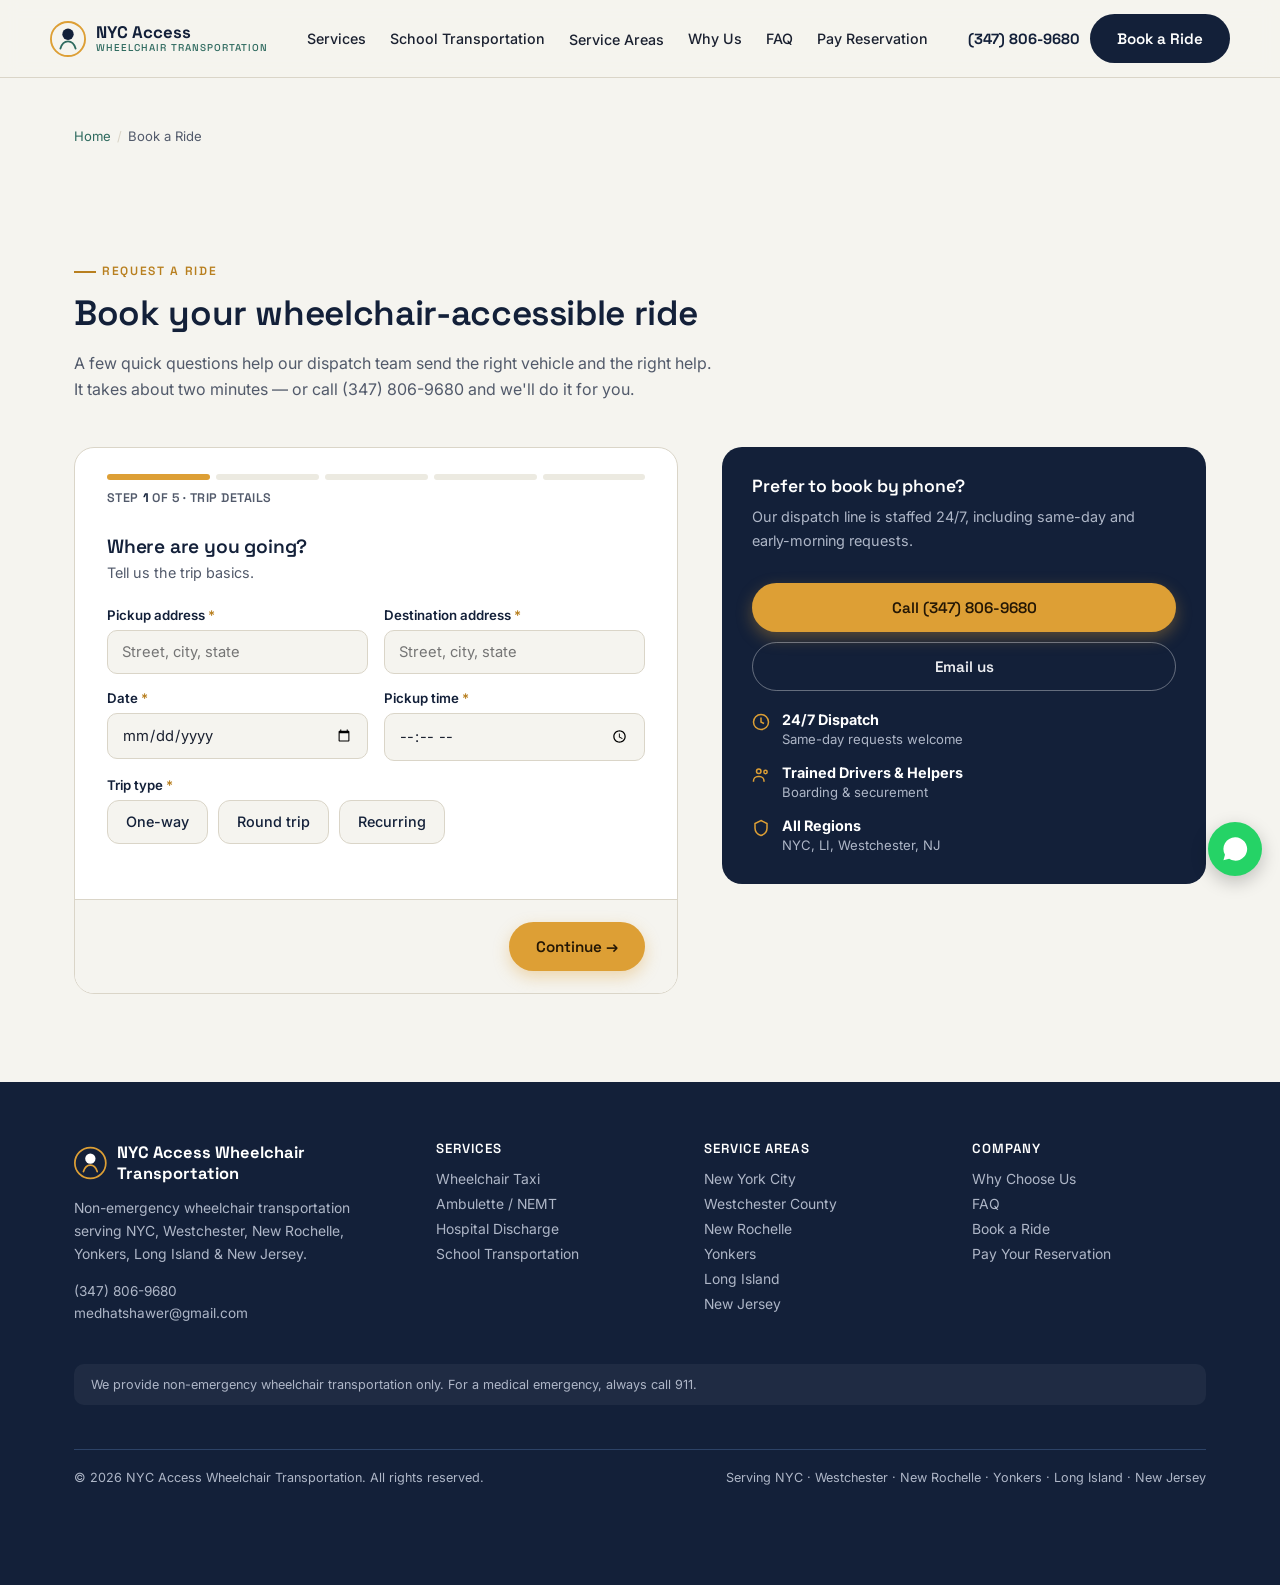
==== booking.html @ 9857f421 "Add files via upload" ====
<!DOCTYPE html>
<html lang="en">
<head>
<meta charset="UTF-8">
<meta name="viewport" content="width=device-width, initial-scale=1.0">
<title>Book a Ride | NYC Access Wheelchair Transportation</title>
<meta name="description" content="Book wheelchair-accessible transportation online in minutes. Smart booking for medical trips, dialysis, hospital discharge & more. Serving NYC, Long Island, Westchester & NJ. 24/7: (347) 806-9680.">
<link rel="canonical" href="https://www.nycaccesswheelchairtransportation.com/booking.html">
<meta property="og:type" content="website">
<meta property="og:site_name" content="NYC Access Wheelchair Transportation">
<meta property="og:title" content="Book a Ride | NYC Access Wheelchair Transportation">
<meta property="og:description" content="Book wheelchair-accessible transportation online in minutes. Smart booking for medical trips, dialysis, hospital discharge & more. Serving NYC, Long Island, Westchester & NJ. 24/7: (347) 806-9680.">
<meta property="og:url" content="https://www.nycaccesswheelchairtransportation.com/booking.html">
<meta name="twitter:card" content="summary_large_image">
<meta name="robots" content="index, follow">
<meta name="geo.region" content="US-NY">
<link rel="stylesheet" href="styles.css">
<link rel="preconnect" href="https://fonts.googleapis.com">
<link rel="preconnect" href="https://fonts.gstatic.com" crossorigin>
<link href="https://fonts.googleapis.com/css2?family=Space+Grotesk:wght@500;600;700&family=Inter:wght@400;500;600;700&display=swap" rel="stylesheet">
<script type="application/ld+json">
{
  "@context": "https://schema.org",
  "@type": "LocalBusiness",
  "name": "NYC Access Wheelchair Transportation",
  "description": "Wheelchair-accessible, non-emergency transportation serving New York City, Westchester County, New Rochelle, Yonkers, Long Island, and New Jersey.",
  "telephone": "+1-347-806-9680",
  "email": "medhatshawer@gmail.com",
  "url": "https://www.nycaccesswheelchairtransportation.com/",
  "priceRange": "$$",
  "openingHours": "Mo-Su 00:00-23:59",
  "areaServed": [
    {
      "@type": "City",
      "name": "New York City"
    },
    {
      "@type": "AdministrativeArea",
      "name": "Westchester County"
    },
    {
      "@type": "City",
      "name": "New Rochelle"
    },
    {
      "@type": "City",
      "name": "Yonkers"
    },
    {
      "@type": "AdministrativeArea",
      "name": "Long Island"
    },
    {
      "@type": "State",
      "name": "New Jersey"
    }
  ]
}
</script>
</head>
<body>
<header>
  <div class="wrap nav">
    <a href="index.html" class="brand">
      <svg width="36" height="36" viewBox="0 0 38 38" fill="none" xmlns="http://www.w3.org/2000/svg">
        <circle cx="19" cy="19" r="18" stroke="#DD9F35" stroke-width="2"/>
        <path d="M19 8a6 6 0 100 12 6 6 0 000-12z" fill="#132039"/>
        <path d="M11 29c1.5-5 4.2-7.5 8-7.5s6.5 2.5 8 7.5" stroke="#2E6A5E" stroke-width="2" stroke-linecap="round"/>
      </svg>
      <span class="brand-text">NYC Access<span>Wheelchair Transportation</span></span>
    </a>
    <nav class="nav-links">
      <a href="index.html#services">Services</a>
      <a href="index.html#school">School Transportation</a>
      <div class="has-menu">
        <a href="index.html#areas">Service Areas</a>
        <div class="dropdown">
          <a href="nyc.html">New York City</a>
<a href="westchester.html">Westchester County</a>
<a href="new-rochelle.html">New Rochelle</a>
<a href="yonkers.html">Yonkers</a>
<a href="long-island.html">Long Island</a>
<a href="new-jersey.html">New Jersey</a>

        </div>
      </div>
      <a href="index.html#why">Why Us</a>
      <a href="index.html#faq">FAQ</a>
      <a href="payment.html">Pay Reservation</a>
    </nav>
    <div class="nav-cta">
      <a class="nav-phone" href="tel:+13478069680">(347) 806-9680</a>
      <a class="btn btn-dark" href="booking.html">Book a Ride</a>
    </div>
  </div>
</header>
<main id="top">

<section style="padding-top:32px;">
  <div class="wrap">
    <p class="breadcrumb"><a href="index.html">Home</a><span class="sep">/</span>Book a Ride</p>
  </div>
</section>

<section style="padding-top:8px;">
  <div class="wrap">
    <div class="section-head">
      <p class="eyebrow">Request a Ride</p>
      <h2>Book your wheelchair-accessible ride</h2>
      <p>A few quick questions help our dispatch team send the right vehicle and the right help. It takes about two minutes &mdash; or call (347) 806-9680 and we'll do it for you.</p>
    </div>

    <div class="booking-shell">
      <form class="wizard" id="wizard" action="https://formsubmit.co/medhatshawer@gmail.com" method="POST" novalidate>
        <input type="hidden" name="_subject" value="New Ride Request &mdash; NYC Access Wheelchair Transportation">
        <input type="hidden" name="_template" value="table">
        <input type="hidden" name="_captcha" value="true">
        <input type="hidden" name="_next" value="thank-you.html">
        <input type="text" name="_honey" style="display:none" tabindex="-1" autocomplete="off">
        <!-- hidden field populated by JS with auto-computed dispatch flags -->
        <input type="hidden" name="Dispatch Flags" id="dispatchFlagsField">

        <div class="wizard-head">
          <div class="wizard-progress" aria-hidden="true">
            <div class="bar" data-bar="0"><span class="fill"></span></div>
            <div class="bar" data-bar="1"><span class="fill"></span></div>
            <div class="bar" data-bar="2"><span class="fill"></span></div>
            <div class="bar" data-bar="3"><span class="fill"></span></div>
            <div class="bar" data-bar="4"><span class="fill"></span></div>
          </div>
          <p class="wizard-step-label">Step <b id="stepNum">1</b> of 5 &middot; <span id="stepName">Trip details</span></p>
        </div>

        <div class="wizard-body">
          <div class="wizard-error" id="wizardError" role="alert">Please fill in the required fields before continuing.</div>

          <!-- STEP 1: TRIP -->
          <div class="step-panel active" data-step="0">
            <h3>Where are you going?</h3>
            <p class="step-sub">Tell us the trip basics.</p>
            <div class="form-row">
              <div class="field">
                <label for="pickup">Pickup address <span class="req">*</span></label>
                <input type="text" id="pickup" name="Pickup Address" required placeholder="Street, city, state">
              </div>
              <div class="field">
                <label for="dropoff">Destination address <span class="req">*</span></label>
                <input type="text" id="dropoff" name="Destination Address" required placeholder="Street, city, state">
              </div>
            </div>
            <div class="form-row">
              <div class="field">
                <label for="date">Date <span class="req">*</span></label>
                <input type="date" id="date" name="Date" required>
              </div>
              <div class="field">
                <label for="time">Pickup time <span class="req">*</span></label>
                <input type="time" id="time" name="Time" required>
              </div>
            </div>
            <div class="field">
              <label>Trip type <span class="req">*</span></label>
              <div class="choice-group" role="radiogroup" aria-label="Trip type">
                <div class="choice"><input type="radio" id="tt-one" name="Trip Type" value="One-way" required><label for="tt-one">One-way</label></div>
                <div class="choice"><input type="radio" id="tt-round" name="Trip Type" value="Round trip"><label for="tt-round">Round trip</label></div>
                <div class="choice"><input type="radio" id="tt-rec" name="Trip Type" value="Recurring / standing"><label for="tt-rec">Recurring</label></div>
              </div>
            </div>
          </div>

          <!-- STEP 2: MOBILITY -->
          <div class="step-panel" data-step="1">
            <h3>Mobility needs</h3>
            <p class="step-sub">This tells us which vehicle and equipment to send.</p>
            <div class="field">
              <label>Does the passenger use a wheelchair? <span class="req">*</span></label>
              <div class="choice-group" role="radiogroup" aria-label="Uses a wheelchair">
                <div class="choice"><input type="radio" id="wc-yes" name="Uses Wheelchair" value="Yes" required data-toggle="wcYes"><label for="wc-yes">Yes</label></div>
                <div class="choice"><input type="radio" id="wc-no" name="Uses Wheelchair" value="No" data-toggle="wcNo"><label for="wc-no">No</label></div>
              </div>
            </div>

            <div class="conditional" id="wcYes">
              <div class="field">
                <label>Does the passenger already have a wheelchair? <span class="req">*</span></label>
                <div class="choice-group" role="radiogroup" aria-label="Has a wheelchair">
                  <div class="choice"><input type="radio" id="has-yes" name="Has Wheelchair" value="Yes"><label for="has-yes">Yes</label></div>
                  <div class="choice"><input type="radio" id="has-no" name="Has Wheelchair" value="No &ndash; one is needed"><label for="has-no">No, one is needed</label></div>
                </div>
              </div>
              <div class="field">
                <label for="wcType">Wheelchair type</label>
                <select id="wcType" name="Wheelchair Type">
                  <option value="">Select type</option>
                  <option>Manual</option>
                  <option>Electric / Power</option>
                  <option>Bariatric</option>
                  <option>Scooter</option>
                  <option>Other</option>
                </select>
              </div>
            </div>
          </div>

          <!-- STEP 3: ACCESS -->
          <div class="step-panel" data-step="2">
            <h3>Access at pickup &amp; destination</h3>
            <p class="step-sub">Stairs and elevators tell us whether extra help is needed.</p>
            <div class="field">
              <label>Are there stairs at the pickup location?</label>
              <div class="choice-group" role="radiogroup" aria-label="Stairs at pickup">
                <div class="choice"><input type="radio" id="ps-yes" name="Stairs at Pickup" value="Yes" data-toggle="pStairs"><label for="ps-yes">Yes</label></div>
                <div class="choice"><input type="radio" id="ps-no" name="Stairs at Pickup" value="No" data-untoggle="pStairs"><label for="ps-no">No</label></div>
              </div>
              <div class="conditional" id="pStairs">
                <div class="form-row">
                  <div class="field"><label for="psNum">How many stairs?</label><input type="number" id="psNum" name="Pickup Stair Count" min="0" placeholder="e.g. 6"></div>
                  <div class="field">
                    <label>Is there an elevator?</label>
                    <div class="choice-group">
                      <div class="choice"><input type="radio" id="pe-yes" name="Pickup Elevator" value="Yes"><label for="pe-yes">Yes</label></div>
                      <div class="choice"><input type="radio" id="pe-no" name="Pickup Elevator" value="No"><label for="pe-no">No</label></div>
                    </div>
                  </div>
                </div>
              </div>
            </div>
            <div class="field">
              <label>Are there stairs at the destination?</label>
              <div class="choice-group" role="radiogroup" aria-label="Stairs at destination">
                <div class="choice"><input type="radio" id="ds-yes" name="Stairs at Destination" value="Yes" data-toggle="dStairs"><label for="ds-yes">Yes</label></div>
                <div class="choice"><input type="radio" id="ds-no" name="Stairs at Destination" value="No" data-untoggle="dStairs"><label for="ds-no">No</label></div>
              </div>
              <div class="conditional" id="dStairs">
                <div class="form-row">
                  <div class="field"><label for="dsNum">How many stairs?</label><input type="number" id="dsNum" name="Destination Stair Count" min="0" placeholder="e.g. 4"></div>
                  <div class="field">
                    <label>Is there an elevator?</label>
                    <div class="choice-group">
                      <div class="choice"><input type="radio" id="de-yes" name="Destination Elevator" value="Yes"><label for="de-yes">Yes</label></div>
                      <div class="choice"><input type="radio" id="de-no" name="Destination Elevator" value="No"><label for="de-no">No</label></div>
                    </div>
                  </div>
                </div>
              </div>
            </div>
          </div>

          <!-- STEP 4: ASSISTANCE + MEDICAL -->
          <div class="step-panel" data-step="3">
            <h3>Assistance &amp; trip details</h3>
            <p class="step-sub">So the right help is ready when the driver arrives.</p>
            <div class="field">
              <label>Can the passenger transfer independently?</label>
              <div class="choice-group" role="radiogroup" aria-label="Transfers independently">
                <div class="choice"><input type="radio" id="tr-yes" name="Transfers Independently" value="Yes"><label for="tr-yes">Yes</label></div>
                <div class="choice"><input type="radio" id="tr-no" name="Transfers Independently" value="No, needs assistance"><label for="tr-no">Needs assistance</label></div>
              </div>
            </div>
            <div class="field">
              <label for="companions">Additional passengers / caregiver traveling?</label>
              <select id="companions" name="Additional Passengers">
                <option value="0">Just the passenger</option>
                <option value="1">1 companion / caregiver</option>
                <option value="2">2 companions</option>
                <option value="3+">3 or more</option>
              </select>
            </div>
            <div class="form-row">
              <div class="field">
                <label for="facility">Hospital / facility name</label>
                <input type="text" id="facility" name="Facility Name" placeholder="If applicable">
              </div>
              <div class="field">
                <label for="apptType">Appointment type</label>
                <select id="apptType" name="Appointment Type">
                  <option value="">Select (optional)</option>
                  <option>Dialysis</option>
                  <option>Chemotherapy</option>
                  <option>Physical therapy</option>
                  <option>Doctor appointment</option>
                  <option>Hospital discharge</option>
                  <option>Rehabilitation / nursing home</option>
                  <option>Airport</option>
                  <option>School</option>
                  <option>Other / everyday travel</option>
                </select>
              </div>
            </div>
            <div class="field">
              <label for="notes">Anything our driver should know?</label>
              <textarea id="notes" name="Special Instructions" placeholder="Building entrance, buzzer code, oxygen tank, second stop, etc."></textarea>
            </div>
          </div>

          <!-- STEP 5: CONTACT + REVIEW -->
          <div class="step-panel" data-step="4">
            <h3>Your contact details</h3>
            <p class="step-sub">We'll confirm your pickup window by phone or email.</p>
            <div class="form-row">
              <div class="field">
                <label for="name">Full name <span class="req">*</span></label>
                <input type="text" id="name" name="Name" required placeholder="Jane Rivera">
              </div>
              <div class="field">
                <label for="phone">Phone number <span class="req">*</span></label>
                <input type="tel" id="phone" name="Phone" required placeholder="(555) 555-5555">
              </div>
            </div>
            <div class="field">
              <label for="email">Email (optional)</label>
              <input type="email" id="email" name="Email" placeholder="you@example.com">
            </div>

            <div class="dispatch-flags" id="dispatchPreview" style="display:none;">
              <strong>What we'll prepare for your trip</strong>
              <ul id="dispatchList"></ul>
            </div>
          </div>
        </div>

        <div class="wizard-nav">
          <button type="button" class="btn btn-outline" id="btnBack" style="display:none;">&larr; Back</button>
          <span class="spacer"></span>
          <button type="button" class="btn btn-primary" id="btnNext">Continue &rarr;</button>
          <button type="submit" class="btn btn-primary" id="btnSubmit" style="display:none;">Send Ride Request</button>
        </div>
      </form>

      <div class="side-card">
        <h3>Prefer to book by phone?</h3>
        <p>Our dispatch line is staffed 24/7, including same-day and early-morning requests.</p>
        <a class="btn btn-primary btn-block" href="tel:+13478069680" style="margin-top:16px;">Call (347) 806-9680</a>
        <a class="btn btn-ghost btn-block" href="mailto:medhatshawer@gmail.com" style="margin-top:10px;">Email us</a>
        <ul class="side-list">
          <li><svg width="18" height="18" viewBox="0 0 24 24" fill="none" stroke="currentColor" stroke-width="2"><circle cx="12" cy="12" r="10"/><path d="M12 6v6l4 2"/></svg><div><strong>24/7 Dispatch</strong><span>Same-day requests welcome</span></div></li>
          <li><svg width="18" height="18" viewBox="0 0 24 24" fill="none" stroke="currentColor" stroke-width="2"><circle cx="9" cy="7" r="3"/><path d="M2 21v-1a6 6 0 016-6h2a6 6 0 016 6v1"/><circle cx="18" cy="8" r="2.2"/></svg><div><strong>Trained Drivers &amp; Helpers</strong><span>Boarding &amp; securement</span></div></li>
          <li><svg width="18" height="18" viewBox="0 0 24 24" fill="none" stroke="currentColor" stroke-width="2"><path d="M12 2l8 4v6c0 5-3.5 8.5-8 10-4.5-1.5-8-5-8-10V6l8-4z"/></svg><div><strong>All Regions</strong><span>NYC, LI, Westchester, NJ</span></div></li>
        </ul>
      </div>
    </div>
  </div>
</section>

</main>
<footer>
  <div class="wrap">
    <div class="foot-grid">
      <div>
        <div class="foot-brand">
          <svg width="36" height="36" viewBox="0 0 38 38" fill="none" xmlns="http://www.w3.org/2000/svg">
        <circle cx="19" cy="19" r="18" stroke="#DD9F35" stroke-width="2"/>
        <path d="M19 8a6 6 0 100 12 6 6 0 000-12z" fill="#fff"/>
        <path d="M11 29c1.5-5 4.2-7.5 8-7.5s6.5 2.5 8 7.5" stroke="#DD9F35" stroke-width="2" stroke-linecap="round"/>
      </svg>
          <span>NYC Access Wheelchair Transportation</span>
        </div>
        <p style="color:var(--text-on-dark-soft); max-width:34ch;">Non-emergency wheelchair transportation serving NYC, Westchester, New Rochelle, Yonkers, Long Island &amp; New Jersey.</p>
        <p style="color:var(--text-on-dark-soft); font-size:.85rem;">
          <a href="tel:+13478069680">(347) 806-9680</a><br>
          <a href="mailto:medhatshawer@gmail.com">medhatshawer@gmail.com</a>
        </p>
      </div>
      <div>
        <h4>Services</h4>
        <ul>
          <li><a href="index.html#services">Wheelchair Taxi</a></li>
          <li><a href="index.html#services">Ambulette / NEMT</a></li>
          <li><a href="index.html#services">Hospital Discharge</a></li>
          <li><a href="index.html#school">School Transportation</a></li>
        </ul>
      </div>
      <div>
        <h4>Service Areas</h4>
        <ul>
          <li><a href="nyc.html">New York City</a></li>
<li><a href="westchester.html">Westchester County</a></li>
<li><a href="new-rochelle.html">New Rochelle</a></li>
<li><a href="yonkers.html">Yonkers</a></li>
<li><a href="long-island.html">Long Island</a></li>
<li><a href="new-jersey.html">New Jersey</a></li>

        </ul>
      </div>
      <div>
        <h4>Company</h4>
        <ul>
          <li><a href="index.html#why">Why Choose Us</a></li>
          <li><a href="index.html#faq">FAQ</a></li>
          <li><a href="booking.html">Book a Ride</a></li>
          <li><a href="payment.html">Pay Your Reservation</a></li>
        </ul>
      </div>
    </div>

    <div class="disclaimer">
      We provide non-emergency wheelchair transportation only. For a medical emergency, always call 911.
    </div>

    <div class="foot-bottom">
      <span>&copy; 2026 NYC Access Wheelchair Transportation. All rights reserved.</span>
      <span>Serving NYC &middot; Westchester &middot; New Rochelle &middot; Yonkers &middot; Long Island &middot; New Jersey</span>
    </div>
  </div>
</footer>
<a class="wa-float" href="https://wa.me/13478069680?text=Hello%2C%20I%20would%20like%20a%20wheelchair%20transportation%20quote." aria-label="Chat on WhatsApp" target="_blank" rel="noopener"><svg width="28" height="28" viewBox="0 0 24 24" fill="#fff"><path d="M17.5 14.4c-.3-.2-1.7-.8-2-.9-.3-.1-.5-.2-.6.2-.2.3-.7.9-.8 1-.2.2-.3.2-.6.1-.3-.2-1.2-.5-2.3-1.4-.9-.8-1.4-1.7-1.6-2-.2-.3 0-.5.1-.6l.5-.5c.1-.2.2-.3.3-.5.1-.2 0-.4 0-.5 0-.2-.6-1.5-.9-2-.2-.5-.4-.4-.6-.4h-.5c-.2 0-.5 0-.7.3-.2.3-.9.9-.9 2.2s.9 2.5 1 2.7c.2.2 1.8 2.8 4.4 3.9.6.3 1.1.4 1.5.5.6.2 1.2.2 1.6.1.5-.1 1.5-.6 1.7-1.2.2-.6.2-1.1.2-1.2-.1-.2-.3-.2-.5-.4zM12 2a10 10 0 00-8.6 15l-1.3 4.7L7 20.4A10 10 0 1012 2z"/></svg></a>
<div class="mobile-bar">
  <a class="btn btn-primary" href="tel:+13478069680">Call Now</a>
  <a class="btn btn-ghost" style="border-color:rgba(255,255,255,.4);color:#fff;" href="booking.html">Book a Ride</a>
</div>
<script src="script.js"></script>
</body>
</html>
---- styles.css ----
:root{
  --ink:#132039; --ink-2:#1d3358; --paper:#F5F4EF; --paper-2:#ECEAE1;
  --amber:#DD9F35; --amber-dark:#B87F1F; --teal:#2E6A5E; --teal-light:#E4EFEC;
  --text:#1B2130; --text-soft:#525a6b; --text-on-dark:#EDEEF2; --text-on-dark-soft:#AEB6C7;
  --line:#DAD5C8; --line-dark:#2C4266; --radius:14px; --max:1180px;
  --font-display:'Space Grotesk', sans-serif; --font-body:'Inter', sans-serif;
}
*{box-sizing:border-box;}
html{scroll-behavior:smooth;}
body{margin:0;font-family:var(--font-body);color:var(--text);background:var(--paper);-webkit-font-smoothing:antialiased;}
img{max-width:100%;display:block;}
a{color:inherit;}
.wrap{max-width:var(--max);margin:0 auto;padding:0 24px;}
h1,h2,h3,h4{font-family:var(--font-display);font-weight:600;line-height:1.1;margin:0 0 .5em;letter-spacing:-0.01em;}
p{line-height:1.65;color:var(--text-soft);margin:0 0 1em;}
ul{margin:0;padding:0;} li{list-style:none;}
.eyebrow{font-family:var(--font-display);text-transform:uppercase;letter-spacing:.14em;font-size:.75rem;font-weight:600;color:var(--amber-dark);display:inline-flex;align-items:center;gap:.5em;margin-bottom:1em;}
.eyebrow::before{content:"";width:22px;height:2px;background:var(--amber-dark);display:inline-block;}
section{padding:88px 0;}
@media (max-width:720px){section{padding:52px 0;}}

.btn{display:inline-flex;align-items:center;justify-content:center;gap:.55em;font-family:var(--font-display);font-weight:600;font-size:.95rem;padding:14px 26px;border-radius:999px;text-decoration:none;border:1.5px solid transparent;cursor:pointer;transition:transform .15s ease,box-shadow .15s ease,background .15s ease,color .15s ease;white-space:nowrap;}
.btn:hover{transform:translateY(-1px);}
.btn-primary{background:var(--amber);color:#241705;box-shadow:0 6px 16px rgba(221,159,53,.35);}
.btn-primary:hover{background:var(--amber-dark);}
.btn-ghost{background:transparent;border-color:rgba(255,255,255,.35);color:var(--text-on-dark);}
.btn-ghost:hover{border-color:#fff;background:rgba(255,255,255,.08);}
.btn-dark{background:var(--ink);color:#fff;}
.btn-dark:hover{background:var(--ink-2);}
.btn-outline{background:transparent;border-color:var(--ink);color:var(--ink);}
.btn-outline:hover{background:var(--ink);color:#fff;}
.btn-block{width:100%;}
.btn[disabled], .btn.is-disabled{opacity:.5;cursor:not-allowed;pointer-events:none;}

header{position:sticky;top:0;z-index:50;background:rgba(245,244,239,.94);backdrop-filter:blur(8px);border-bottom:1px solid var(--line);}
.nav{display:flex;align-items:center;justify-content:space-between;padding:14px 0;gap:16px;}
.brand{display:flex;align-items:center;gap:10px;text-decoration:none;}
.brand svg{flex-shrink:0;}
.brand-text{font-family:var(--font-display);font-weight:700;font-size:1.05rem;color:var(--ink);line-height:1.15;}
.brand-text span{display:block;font-size:.62rem;font-weight:500;letter-spacing:.1em;text-transform:uppercase;color:var(--teal);}
.nav-links{display:flex;align-items:center;gap:24px;}
.nav-links a{text-decoration:none;font-size:.89rem;font-weight:500;color:var(--text);}
.nav-links a:hover{color:var(--teal);}
.nav-links .has-menu{position:relative;}
.dropdown{position:absolute;top:100%;left:0;margin-top:14px;background:#fff;border:1px solid var(--line);border-radius:12px;padding:10px;min-width:210px;box-shadow:0 16px 32px rgba(19,32,57,.12);opacity:0;visibility:hidden;transform:translateY(6px);transition:opacity .15s ease,transform .15s ease,visibility .15s ease;}
.has-menu:hover .dropdown{opacity:1;visibility:visible;transform:translateY(0);}
.dropdown a{display:block;padding:9px 12px;border-radius:8px;font-size:.87rem;}
.dropdown a:hover{background:var(--paper-2);color:var(--teal);}
.nav-cta{display:flex;align-items:center;gap:10px;}
.nav-phone{font-family:var(--font-display);font-weight:700;text-decoration:none;color:var(--ink);font-size:.92rem;}
@media (max-width:960px){.nav-links{display:none;} .nav-phone{display:none;}}

.breadcrumb{padding:16px 0 0;font-size:.82rem;color:var(--text-soft);}
.breadcrumb a{text-decoration:none;color:var(--teal);}
.breadcrumb a:hover{text-decoration:underline;}
.breadcrumb .sep{margin:0 6px;color:var(--line);}

.hero{padding:56px 0 0;overflow:hidden;}
.hero-grid{display:grid;grid-template-columns:1.1fr .9fr;gap:56px;align-items:center;}
@media (max-width:900px){.hero-grid{grid-template-columns:1fr;gap:32px;}}
.hero h1{font-size:clamp(2.1rem,4.2vw,3.3rem);color:var(--ink);}
.hero h1 em{font-style:normal;color:var(--teal);}
.hero .lead{font-size:1.08rem;max-width:52ch;}
.hero-actions{display:flex;gap:14px;flex-wrap:wrap;margin-top:26px;}
.trust-strip{display:flex;flex-wrap:wrap;gap:20px;margin-top:36px;padding-top:26px;border-top:1px solid var(--line);}
.trust-item{display:flex;align-items:center;gap:9px;font-size:.83rem;font-weight:600;color:var(--ink);}
.trust-item svg{flex-shrink:0;color:var(--teal);}
.hero-art{position:relative;}
.hero-card{background:var(--ink);border-radius:20px;padding:30px;color:var(--text-on-dark);position:relative;overflow:hidden;}
.hero-card::after{content:"";position:absolute;inset:0;background:radial-gradient(600px 300px at 90% -10%,rgba(221,159,53,.25),transparent 60%);pointer-events:none;}
.hero-card h3{color:#fff;font-size:1.02rem;margin-bottom:16px;}
.route{position:relative;padding-left:2px;}
.route-line{position:absolute;left:9px;top:8px;bottom:8px;width:2px;background:linear-gradient(var(--amber),var(--teal));}
.route-stop{position:relative;display:flex;align-items:flex-start;gap:14px;padding:9px 0;}
.route-stop a{text-decoration:none;display:block;}
.route-dot{width:20px;height:20px;border-radius:50%;background:var(--paper);border:3px solid var(--amber);flex-shrink:0;margin-top:2px;z-index:1;}
.route-stop:nth-child(2) .route-dot,.route-stop:nth-child(4) .route-dot{border-color:var(--teal);}
.route-name{font-family:var(--font-display);font-weight:600;font-size:.93rem;color:#fff;}
.route-sub{font-size:.76rem;color:var(--text-on-dark-soft);}

.area-hero{background:var(--ink);color:#fff;padding:56px 0 64px;}
.area-hero .eyebrow{color:var(--amber);}
.area-hero .eyebrow::before{background:var(--amber);}
.area-hero h1{color:#fff;font-size:clamp(2rem,4vw,2.9rem);max-width:20ch;}
.area-hero p{color:var(--text-on-dark-soft);max-width:58ch;font-size:1.05rem;}
.area-hero .hero-actions{margin-top:24px;}
.area-hero .breadcrumb{color:var(--text-on-dark-soft);padding-top:0;}
.area-hero .breadcrumb a{color:var(--amber);}

.line-band{background:var(--ink);color:var(--text-on-dark);}
.line-band .eyebrow{color:var(--amber);}
.line-band .eyebrow::before{background:var(--amber);}
.line-band h2{color:#fff;max-width:42ch;}
.line-map{margin-top:44px;overflow-x:auto;padding-bottom:12px;}
.line-map-track{position:relative;display:flex;min-width:760px;padding-top:10px;}
.line-map-track::before{content:"";position:absolute;left:0;right:0;top:20px;height:3px;background:linear-gradient(90deg,var(--amber),var(--teal),var(--amber));}
.line-stop{flex:1;text-align:center;position:relative;padding:0 8px;}
.line-stop a{text-decoration:none;display:block;}
.line-stop .dot{width:18px;height:18px;border-radius:50%;background:var(--ink);border:3px solid var(--amber);margin:12px auto 14px;position:relative;z-index:1;transition:transform .15s ease;}
.line-stop:hover .dot{transform:scale(1.15);}
.line-stop:nth-child(even) .dot{border-color:var(--teal);}
.line-stop strong{display:block;font-family:var(--font-display);font-size:.92rem;color:#fff;margin-bottom:4px;}
.line-stop span{font-size:.76rem;color:var(--text-on-dark-soft);}

.section-head{max-width:640px;margin-bottom:44px;}
.section-head h2{font-size:clamp(1.6rem,3vw,2.2rem);color:var(--ink);}
.grid-3{display:grid;grid-template-columns:repeat(3,1fr);gap:22px;}
.grid-4{display:grid;grid-template-columns:repeat(4,1fr);gap:22px;}
@media (max-width:900px){.grid-3,.grid-4{grid-template-columns:repeat(2,1fr);}}
@media (max-width:560px){.grid-3,.grid-4{grid-template-columns:1fr;}}

.card{background:#fff;border:1px solid var(--line);border-radius:var(--radius);padding:26px;transition:box-shadow .15s ease,transform .15s ease;}
.card:hover{box-shadow:0 12px 28px rgba(19,32,57,.08);transform:translateY(-2px);}
.card .ico{width:44px;height:44px;border-radius:12px;background:var(--paper-2);display:flex;align-items:center;justify-content:center;color:var(--teal);margin-bottom:14px;}
.card h3{font-size:1.02rem;color:var(--ink);}
.card p{font-size:.9rem;margin-bottom:.6em;}
.card a.more{font-size:.83rem;font-weight:600;color:var(--teal);text-decoration:none;}
.card a.more:hover{text-decoration:underline;}

.area-teaser{text-decoration:none;display:block;}
.area-teaser .tag{font-family:var(--font-display);font-size:.7rem;font-weight:600;letter-spacing:.08em;text-transform:uppercase;color:var(--amber-dark);}
.area-teaser h3{margin-top:6px;font-size:1.05rem;color:var(--ink);}
.area-teaser .go{display:inline-flex;align-items:center;gap:6px;font-size:.83rem;font-weight:600;color:var(--teal);margin-top:8px;}

.school-band{background:var(--paper-2);border-top:1px solid var(--line);border-bottom:1px solid var(--line);}
.school-grid{display:grid;grid-template-columns:1fr 1fr;gap:56px;align-items:center;}
@media (max-width:900px){.school-grid{grid-template-columns:1fr;gap:30px;}}
.school-list{margin-top:20px;display:flex;flex-direction:column;gap:13px;}
.school-list li{display:flex;gap:12px;align-items:flex-start;font-size:.94rem;color:var(--text);font-weight:500;}
.school-list svg{flex-shrink:0;margin-top:3px;color:var(--teal);}
.plan-cards{display:grid;grid-template-columns:1fr 1fr;gap:16px;}
@media (max-width:520px){.plan-cards{grid-template-columns:1fr;}}
.plan-card{background:var(--ink);color:#fff;border-radius:var(--radius);padding:22px;}
.plan-card .eyebrow{color:var(--amber);}
.plan-card .eyebrow::before{background:var(--amber);}
.plan-card h4{color:#fff;font-size:1.1rem;margin-bottom:6px;}
.plan-card p{color:var(--text-on-dark-soft);font-size:.84rem;margin-bottom:0;}

.town-pills{display:flex;flex-wrap:wrap;gap:10px;margin-top:18px;}
.pill{background:#fff;border:1px solid var(--line);border-radius:999px;padding:8px 16px;font-size:.83rem;font-weight:500;color:var(--text);}

.related-grid{display:grid;grid-template-columns:repeat(5,1fr);gap:16px;margin-top:20px;}
@media (max-width:900px){.related-grid{grid-template-columns:repeat(2,1fr);}}
@media (max-width:560px){.related-grid{grid-template-columns:1fr;}}
.related-card{text-decoration:none;display:block;background:#fff;border:1px solid var(--line);border-radius:12px;padding:18px;transition:box-shadow .15s ease;}
.related-card:hover{box-shadow:0 10px 22px rgba(19,32,57,.08);}
.related-card .tag{font-size:.68rem;font-weight:600;letter-spacing:.08em;text-transform:uppercase;color:var(--amber-dark);}
.related-card strong{display:block;margin-top:4px;font-family:var(--font-display);color:var(--ink);font-size:.95rem;}

.why-band{background:var(--ink);color:var(--text-on-dark);}
.why-band .section-head h2{color:#fff;}
.why-band .card{background:var(--ink-2);border-color:var(--line-dark);}
.why-band .card h3{color:#fff;}
.why-band .card p{color:var(--text-on-dark-soft);}
.why-band .card .ico{background:rgba(221,159,53,.15);color:var(--amber);}

.steps{display:grid;grid-template-columns:repeat(4,1fr);gap:22px;}
@media (max-width:900px){.steps{grid-template-columns:repeat(2,1fr);}}
@media (max-width:560px){.steps{grid-template-columns:1fr;}}
.step .num{font-family:var(--font-display);font-weight:700;font-size:1.9rem;color:var(--line);margin-bottom:8px;}
.step h3{font-size:1rem;color:var(--ink);}
.step p{font-size:.89rem;}

.reviews-band{background:var(--paper-2);border-top:1px solid var(--line);border-bottom:1px solid var(--line);text-align:center;}
.reviews-card{max-width:560px;margin:0 auto;background:#fff;border:1px dashed var(--line);border-radius:var(--radius);padding:34px;}
.stars{color:var(--amber);font-size:1.25rem;letter-spacing:.15em;margin-bottom:10px;}

.faq{max-width:820px;}
.faq-item{border-bottom:1px solid var(--line);padding:17px 0;}
.faq-item summary{cursor:pointer;list-style:none;font-family:var(--font-display);font-weight:600;color:var(--ink);font-size:.98rem;display:flex;justify-content:space-between;align-items:center;gap:16px;}
.faq-item summary::-webkit-details-marker{display:none;}
.faq-item summary .plus{font-size:1.35rem;color:var(--amber-dark);flex-shrink:0;transition:transform .2s ease;}
.faq-item[open] summary .plus{transform:rotate(45deg);}
.faq-item p{margin-top:11px;font-size:.92rem;}

.booking-shell{display:grid;grid-template-columns:1fr .8fr;gap:44px;align-items:start;}
@media (max-width:940px){.booking-shell{grid-template-columns:1fr;}}
.booking-form{background:#fff;border:1px solid var(--line);border-radius:20px;padding:32px;}
.form-row{display:grid;grid-template-columns:1fr 1fr;gap:16px;}
@media (max-width:560px){.form-row{grid-template-columns:1fr;}}
.field{margin-bottom:18px;}
.field label{display:block;font-size:.83rem;font-weight:600;color:var(--ink);margin-bottom:7px;}
.field .req{color:var(--amber-dark);}
.field input,.field select,.field textarea{width:100%;padding:12px 14px;border-radius:10px;border:1.5px solid var(--line);font-family:var(--font-body);font-size:.92rem;background:var(--paper);color:var(--text);}
.field input:focus,.field select:focus,.field textarea:focus{outline:none;border-color:var(--teal);background:#fff;}
.field textarea{resize:vertical;min-height:90px;}
.form-note{font-size:.82rem;color:var(--text-soft);margin-top:14px;}
.side-card{background:var(--ink);color:#fff;border-radius:20px;padding:30px;}
.side-card h3{color:#fff;font-size:1.1rem;}
.side-card p{color:var(--text-on-dark-soft);font-size:.9rem;}
.side-list{display:flex;flex-direction:column;gap:16px;margin-top:20px;}
.side-list li{display:flex;gap:12px;align-items:flex-start;}
.side-list svg{flex-shrink:0;color:var(--amber);margin-top:2px;}
.side-list strong{display:block;color:#fff;font-size:.9rem;}
.side-list span{font-size:.82rem;color:var(--text-on-dark-soft);}

.pay-shell{display:grid;grid-template-columns:1fr 1fr;gap:24px;}
@media (max-width:800px){.pay-shell{grid-template-columns:1fr;}}
.pay-card{background:#fff;border:1px solid var(--line);border-radius:var(--radius);padding:28px;}
.pay-card h3{color:var(--ink);font-size:1.05rem;}
.status-badge{display:inline-flex;align-items:center;gap:7px;font-size:.75rem;font-weight:600;padding:5px 12px;border-radius:999px;background:var(--paper-2);color:var(--text-soft);margin-bottom:12px;}
.status-badge.pending::before{content:"";width:7px;height:7px;border-radius:50%;background:var(--amber-dark);display:inline-block;}
.status-badge.ready::before{content:"";width:7px;height:7px;border-radius:50%;background:var(--teal);display:inline-block;}

.final-cta{background:linear-gradient(135deg,var(--ink),var(--ink-2));color:#fff;text-align:center;}
.final-cta h2{color:#fff;font-size:clamp(1.7rem,3.2vw,2.4rem);max-width:24ch;margin-left:auto;margin-right:auto;}
.final-cta p{color:var(--text-on-dark-soft);max-width:50ch;margin:0 auto 26px;}
.final-actions{display:flex;gap:14px;justify-content:center;flex-wrap:wrap;}

footer{background:var(--ink);color:var(--text-on-dark-soft);padding:60px 0 100px;font-size:.87rem;}
.foot-grid{display:grid;grid-template-columns:1.4fr 1fr 1fr 1fr;gap:34px;}
@media (max-width:800px){.foot-grid{grid-template-columns:1fr 1fr;}}
@media (max-width:520px){.foot-grid{grid-template-columns:1fr;}}
footer h4{color:#fff;font-size:.83rem;text-transform:uppercase;letter-spacing:.08em;margin-bottom:15px;}
footer ul{display:flex;flex-direction:column;gap:9px;}
footer a{text-decoration:none;color:var(--text-on-dark-soft);}
footer a:hover{color:#fff;}
.foot-brand{display:flex;align-items:center;gap:10px;margin-bottom:13px;}
.foot-brand span{font-family:var(--font-display);font-weight:700;color:#fff;font-size:1.03rem;}
.foot-bottom{border-top:1px solid var(--line-dark);margin-top:44px;padding-top:20px;display:flex;justify-content:space-between;flex-wrap:wrap;gap:12px;font-size:.79rem;}
.disclaimer{background:rgba(255,255,255,.05);border-radius:10px;padding:13px 17px;font-size:.79rem;margin-top:26px;}

.mobile-bar{display:none;position:fixed;left:0;right:0;bottom:0;z-index:60;background:var(--ink);padding:12px 16px;gap:10px;box-shadow:0 -8px 24px rgba(0,0,0,.18);}
.mobile-bar a{flex:1;text-align:center;}
@media (max-width:720px){.mobile-bar{display:flex;} footer{padding-bottom:96px;}}

@media (prefers-reduced-motion: reduce){html{scroll-behavior:auto;} *{transition:none !important;}}

/* ============================================================
   MULTI-STEP BOOKING WIZARD
   ============================================================ */
.wizard{background:#fff;border:1px solid var(--line);border-radius:20px;padding:0;overflow:hidden;}
.wizard-head{padding:26px 32px 0;}
.wizard-progress{display:flex;gap:6px;margin-bottom:8px;}
.wizard-progress .bar{flex:1;height:6px;border-radius:999px;background:var(--paper-2);overflow:hidden;}
.wizard-progress .bar .fill{display:block;height:100%;width:0;background:var(--teal);transition:width .3s ease;}
.wizard-progress .bar.done .fill{width:100%;}
.wizard-progress .bar.active .fill{width:100%;background:var(--amber);}
.wizard-step-label{font-family:var(--font-display);font-size:.78rem;font-weight:600;letter-spacing:.04em;text-transform:uppercase;color:var(--text-soft);margin-bottom:20px;}
.wizard-step-label b{color:var(--ink);}
.wizard-body{padding:8px 32px 32px;}
.step-panel{display:none;animation:fadeIn .25s ease;}
.step-panel.active{display:block;}
@keyframes fadeIn{from{opacity:0;transform:translateY(6px);}to{opacity:1;transform:none;}}
.step-panel h3{font-size:1.2rem;color:var(--ink);margin-bottom:4px;}
.step-panel .step-sub{font-size:.9rem;color:var(--text-soft);margin-bottom:22px;}
.wizard .field{margin-bottom:16px;}
.wizard-nav{display:flex;justify-content:space-between;gap:12px;padding:22px 32px;border-top:1px solid var(--line);background:var(--paper);}
.wizard-nav .spacer{flex:1;}
.conditional{display:none;padding-left:14px;border-left:2px solid var(--teal-light);margin-top:4px;}
.conditional.show{display:block;}
/* Choice chips (radio/checkbox as buttons) */
.choice-group{display:flex;flex-wrap:wrap;gap:10px;}
.choice{position:relative;}
.choice input{position:absolute;opacity:0;width:0;height:0;}
.choice label{display:inline-flex;align-items:center;gap:8px;padding:11px 18px;border:1.5px solid var(--line);border-radius:12px;font-size:.9rem;font-weight:500;cursor:pointer;background:var(--paper);transition:border-color .15s ease,background .15s ease;min-height:44px;}
.choice input:checked + label{border-color:var(--teal);background:var(--teal-light);color:var(--teal);font-weight:600;}
.choice input:focus-visible + label{outline:2px solid var(--amber);outline-offset:2px;}
.field-hint{font-size:.78rem;color:var(--text-soft);margin-top:5px;}
.review-list{list-style:none;padding:0;margin:0;}
.review-list li{display:flex;justify-content:space-between;gap:16px;padding:10px 0;border-bottom:1px solid var(--line);font-size:.9rem;}
.review-list li span:first-child{color:var(--text-soft);}
.review-list li span:last-child{color:var(--ink);font-weight:600;text-align:right;}
.dispatch-flags{background:var(--teal-light);border:1px solid var(--teal);border-radius:12px;padding:16px 18px;margin-top:18px;font-size:.85rem;}
.dispatch-flags strong{color:var(--teal);display:block;margin-bottom:8px;font-family:var(--font-display);}
.dispatch-flags ul{margin:0;padding:0;}
.dispatch-flags li{padding:3px 0;color:var(--text);font-weight:500;}
.dispatch-flags li::before{content:"→ ";color:var(--teal);font-weight:700;}
.wizard-error{background:#FBE9E7;border:1px solid #E57373;color:#B71C1C;border-radius:10px;padding:10px 14px;font-size:.85rem;margin-bottom:14px;display:none;}
.wizard-error.show{display:block;}

/* WhatsApp float */
.wa-float{position:fixed;right:18px;bottom:90px;z-index:59;width:54px;height:54px;border-radius:50%;background:#25D366;display:flex;align-items:center;justify-content:center;box-shadow:0 6px 18px rgba(0,0,0,.22);transition:transform .15s ease;}
.wa-float:hover{transform:scale(1.06);}
@media (min-width:721px){.wa-float{bottom:24px;}}
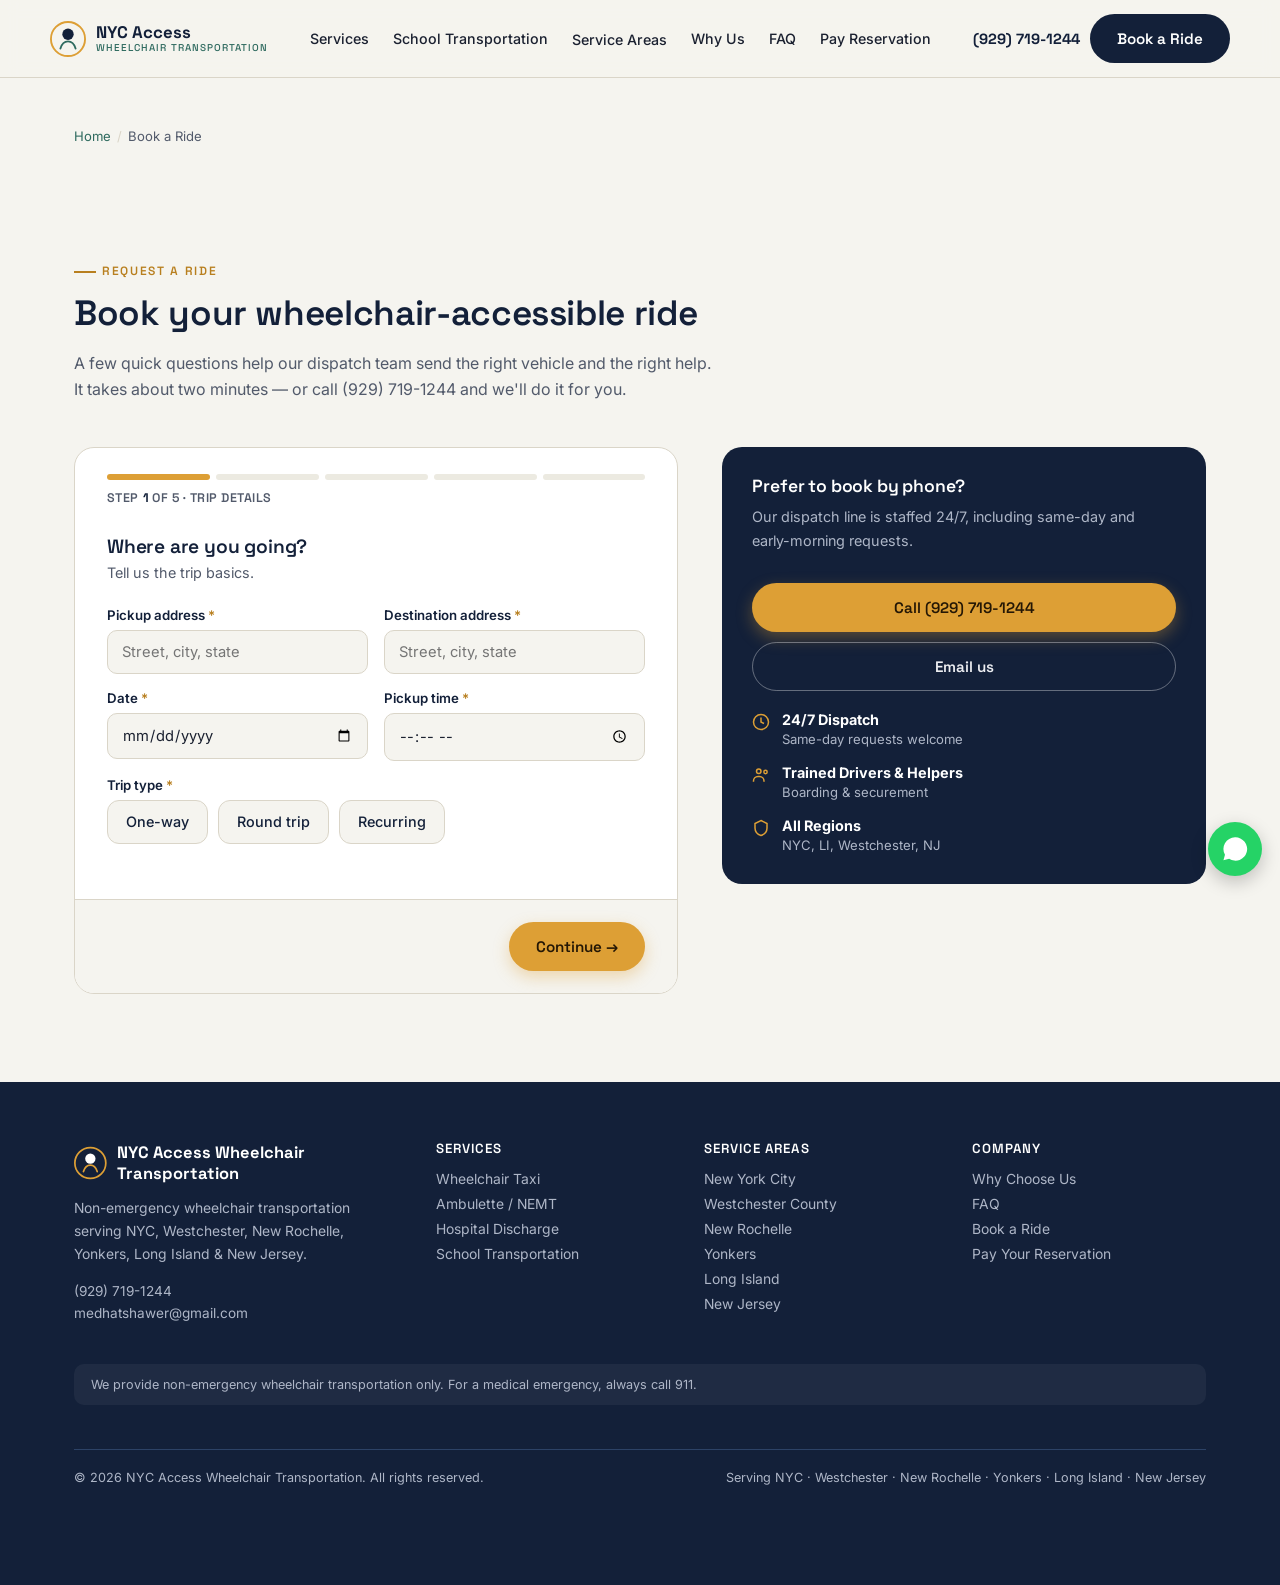
==== commit 1a6bc41e: "Add files via upload" ====
--- a/booking.html
+++ b/booking.html
@@ -4,12 +4,12 @@
 <meta charset="UTF-8">
 <meta name="viewport" content="width=device-width, initial-scale=1.0">
 <title>Book a Ride | NYC Access Wheelchair Transportation</title>
-<meta name="description" content="Book wheelchair-accessible transportation online in minutes. Smart booking for medical trips, dialysis, hospital discharge & more. Serving NYC, Long Island, Westchester & NJ. 24/7: (347) 806-9680.">
+<meta name="description" content="Book wheelchair-accessible transportation online in minutes. Smart booking for medical trips, dialysis, hospital discharge & more. Serving NYC, Long Island, Westchester & NJ. 24/7: (929) 719-1244.">
 <link rel="canonical" href="https://www.nycaccesswheelchairtransportation.com/booking.html">
 <meta property="og:type" content="website">
 <meta property="og:site_name" content="NYC Access Wheelchair Transportation">
 <meta property="og:title" content="Book a Ride | NYC Access Wheelchair Transportation">
-<meta property="og:description" content="Book wheelchair-accessible transportation online in minutes. Smart booking for medical trips, dialysis, hospital discharge & more. Serving NYC, Long Island, Westchester & NJ. 24/7: (347) 806-9680.">
+<meta property="og:description" content="Book wheelchair-accessible transportation online in minutes. Smart booking for medical trips, dialysis, hospital discharge & more. Serving NYC, Long Island, Westchester & NJ. 24/7: (929) 719-1244.">
 <meta property="og:url" content="https://www.nycaccesswheelchairtransportation.com/booking.html">
 <meta name="twitter:card" content="summary_large_image">
 <meta name="robots" content="index, follow">
@@ -24,7 +24,7 @@
   "@type": "LocalBusiness",
   "name": "NYC Access Wheelchair Transportation",
   "description": "Wheelchair-accessible, non-emergency transportation serving New York City, Westchester County, New Rochelle, Yonkers, Long Island, and New Jersey.",
-  "telephone": "+1-347-806-9680",
+  "telephone": "+1-929-719-1244",
   "email": "medhatshawer@gmail.com",
   "url": "https://www.nycaccesswheelchairtransportation.com/",
   "priceRange": "$$",
@@ -89,7 +89,7 @@
       <a href="payment.html">Pay Reservation</a>
     </nav>
     <div class="nav-cta">
-      <a class="nav-phone" href="tel:+13478069680">(347) 806-9680</a>
+      <a class="nav-phone" href="tel:+19297191244">(929) 719-1244</a>
       <a class="btn btn-dark" href="booking.html">Book a Ride</a>
     </div>
   </div>
@@ -107,16 +107,16 @@
     <div class="section-head">
       <p class="eyebrow">Request a Ride</p>
       <h2>Book your wheelchair-accessible ride</h2>
-      <p>A few quick questions help our dispatch team send the right vehicle and the right help. It takes about two minutes &mdash; or call (347) 806-9680 and we'll do it for you.</p>
+      <p>A few quick questions help our dispatch team send the right vehicle and the right help. It takes about two minutes &mdash; or call (929) 719-1244 and we'll do it for you.</p>
     </div>
 
     <div class="booking-shell">
-      <form class="wizard" id="wizard" action="https://formsubmit.co/medhatshawer@gmail.com" method="POST" novalidate>
-        <input type="hidden" name="_subject" value="New Ride Request &mdash; NYC Access Wheelchair Transportation">
-        <input type="hidden" name="_template" value="table">
-        <input type="hidden" name="_captcha" value="true">
-        <input type="hidden" name="_next" value="thank-you.html">
-        <input type="text" name="_honey" style="display:none" tabindex="-1" autocomplete="off">
+      <form class="wizard" id="wizard" action="https://api.web3forms.com/submit" method="POST" novalidate>
+        <input type="hidden" name="access_key" value="a45ff40d-ab4d-494c-9903-3a1da0cab7aa">
+        <input type="hidden" name="subject" value="New Ride Request — NYC Access Wheelchair Transportation">
+        <input type="hidden" name="from_name" value="NYC Access Wheelchair Transportation Website">
+        <input type="hidden" name="redirect" value="https://wheelchairridesnyc.com/thank-you.html">
+        <input type="checkbox" name="botcheck" class="hidden" style="display:none;" tabindex="-1" autocomplete="off">
         <!-- hidden field populated by JS with auto-computed dispatch flags -->
         <input type="hidden" name="Dispatch Flags" id="dispatchFlagsField">
 
@@ -330,7 +330,7 @@
       <div class="side-card">
         <h3>Prefer to book by phone?</h3>
         <p>Our dispatch line is staffed 24/7, including same-day and early-morning requests.</p>
-        <a class="btn btn-primary btn-block" href="tel:+13478069680" style="margin-top:16px;">Call (347) 806-9680</a>
+        <a class="btn btn-primary btn-block" href="tel:+19297191244" style="margin-top:16px;">Call (929) 719-1244</a>
         <a class="btn btn-ghost btn-block" href="mailto:medhatshawer@gmail.com" style="margin-top:10px;">Email us</a>
         <ul class="side-list">
           <li><svg width="18" height="18" viewBox="0 0 24 24" fill="none" stroke="currentColor" stroke-width="2"><circle cx="12" cy="12" r="10"/><path d="M12 6v6l4 2"/></svg><div><strong>24/7 Dispatch</strong><span>Same-day requests welcome</span></div></li>
@@ -357,7 +357,7 @@
         </div>
         <p style="color:var(--text-on-dark-soft); max-width:34ch;">Non-emergency wheelchair transportation serving NYC, Westchester, New Rochelle, Yonkers, Long Island &amp; New Jersey.</p>
         <p style="color:var(--text-on-dark-soft); font-size:.85rem;">
-          <a href="tel:+13478069680">(347) 806-9680</a><br>
+          <a href="tel:+19297191244">(929) 719-1244</a><br>
           <a href="mailto:medhatshawer@gmail.com">medhatshawer@gmail.com</a>
         </p>
       </div>
@@ -403,9 +403,9 @@
     </div>
   </div>
 </footer>
-<a class="wa-float" href="https://wa.me/13478069680?text=Hello%2C%20I%20would%20like%20a%20wheelchair%20transportation%20quote." aria-label="Chat on WhatsApp" target="_blank" rel="noopener"><svg width="28" height="28" viewBox="0 0 24 24" fill="#fff"><path d="M17.5 14.4c-.3-.2-1.7-.8-2-.9-.3-.1-.5-.2-.6.2-.2.3-.7.9-.8 1-.2.2-.3.2-.6.1-.3-.2-1.2-.5-2.3-1.4-.9-.8-1.4-1.7-1.6-2-.2-.3 0-.5.1-.6l.5-.5c.1-.2.2-.3.3-.5.1-.2 0-.4 0-.5 0-.2-.6-1.5-.9-2-.2-.5-.4-.4-.6-.4h-.5c-.2 0-.5 0-.7.3-.2.3-.9.9-.9 2.2s.9 2.5 1 2.7c.2.2 1.8 2.8 4.4 3.9.6.3 1.1.4 1.5.5.6.2 1.2.2 1.6.1.5-.1 1.5-.6 1.7-1.2.2-.6.2-1.1.2-1.2-.1-.2-.3-.2-.5-.4zM12 2a10 10 0 00-8.6 15l-1.3 4.7L7 20.4A10 10 0 1012 2z"/></svg></a>
+<a class="wa-float" href="https://wa.me/19297191244?text=Hello%2C%20I%20would%20like%20a%20wheelchair%20transportation%20quote." aria-label="Chat on WhatsApp" target="_blank" rel="noopener"><svg width="28" height="28" viewBox="0 0 24 24" fill="#fff"><path d="M17.5 14.4c-.3-.2-1.7-.8-2-.9-.3-.1-.5-.2-.6.2-.2.3-.7.9-.8 1-.2.2-.3.2-.6.1-.3-.2-1.2-.5-2.3-1.4-.9-.8-1.4-1.7-1.6-2-.2-.3 0-.5.1-.6l.5-.5c.1-.2.2-.3.3-.5.1-.2 0-.4 0-.5 0-.2-.6-1.5-.9-2-.2-.5-.4-.4-.6-.4h-.5c-.2 0-.5 0-.7.3-.2.3-.9.9-.9 2.2s.9 2.5 1 2.7c.2.2 1.8 2.8 4.4 3.9.6.3 1.1.4 1.5.5.6.2 1.2.2 1.6.1.5-.1 1.5-.6 1.7-1.2.2-.6.2-1.1.2-1.2-.1-.2-.3-.2-.5-.4zM12 2a10 10 0 00-8.6 15l-1.3 4.7L7 20.4A10 10 0 1012 2z"/></svg></a>
 <div class="mobile-bar">
-  <a class="btn btn-primary" href="tel:+13478069680">Call Now</a>
+  <a class="btn btn-primary" href="tel:+19297191244">Call Now</a>
   <a class="btn btn-ghost" style="border-color:rgba(255,255,255,.4);color:#fff;" href="booking.html">Book a Ride</a>
 </div>
 <script src="script.js"></script>
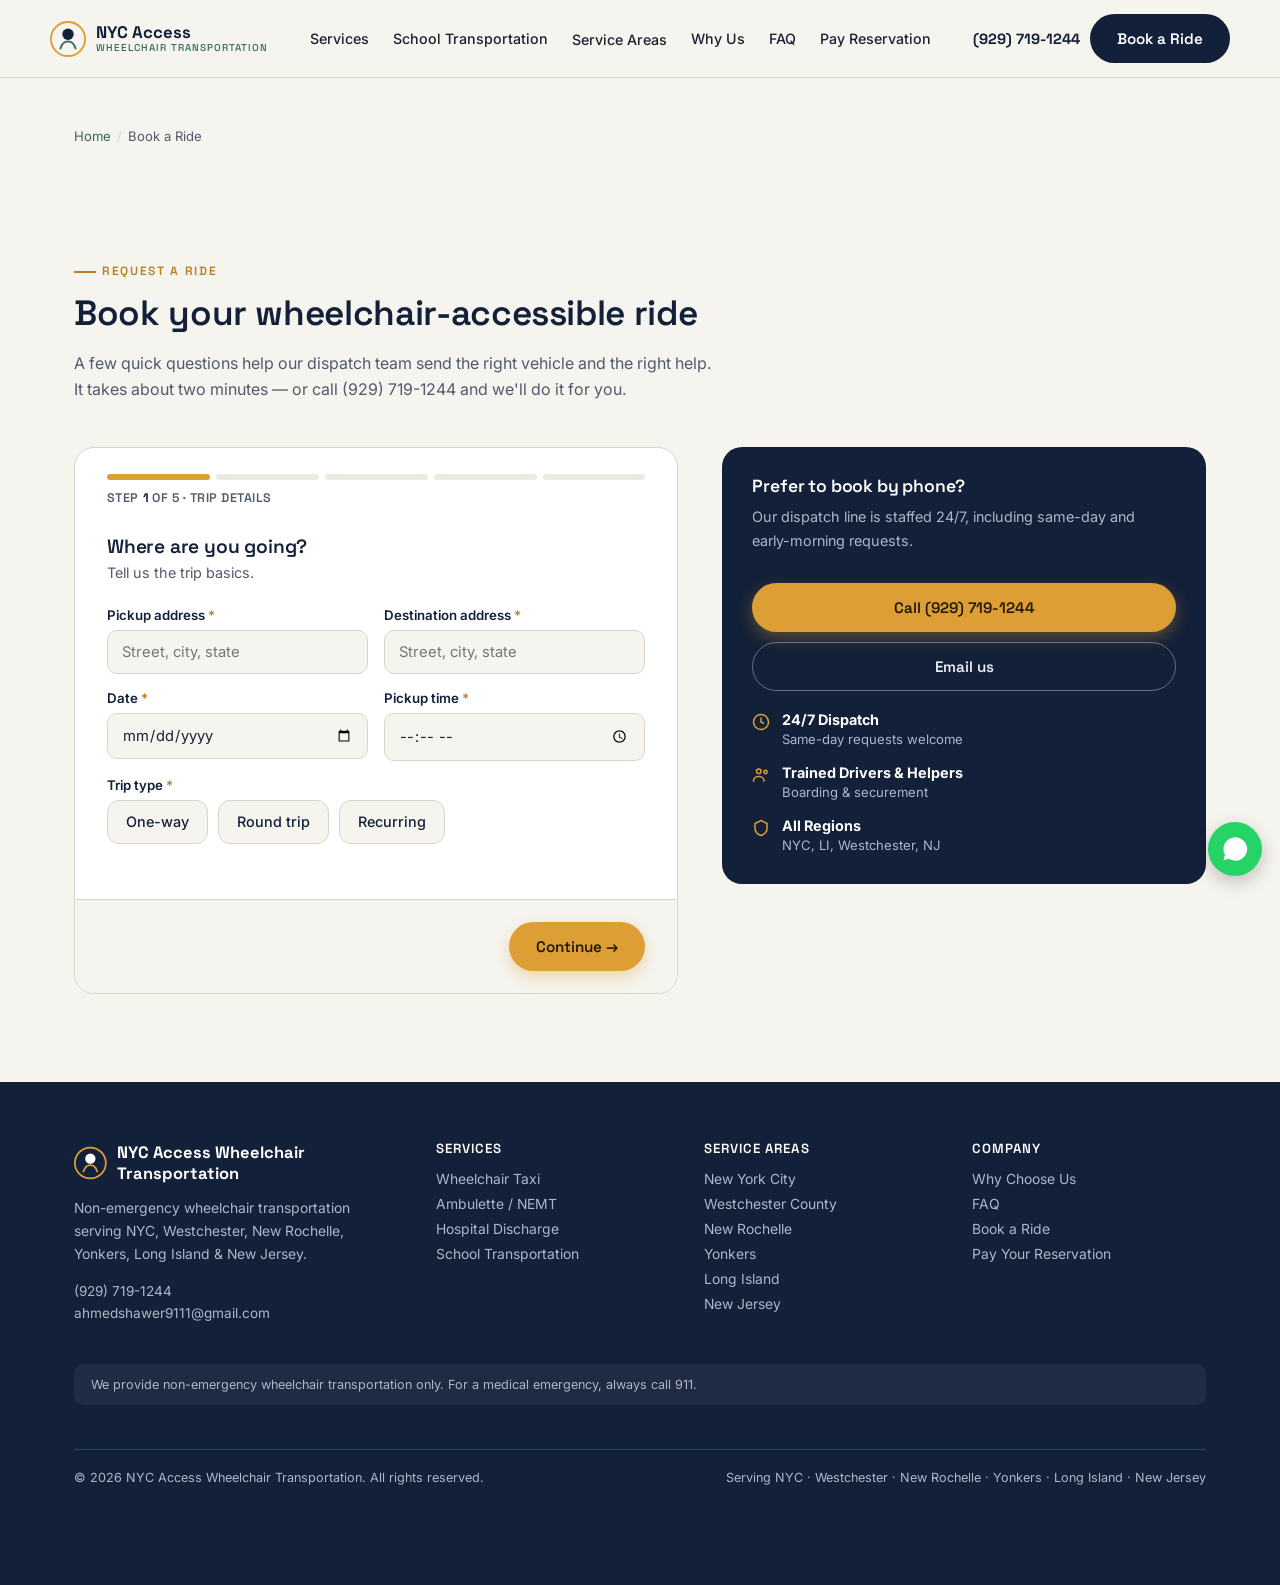
==== commit 0ed29d39: "Add files via upload" ====
--- a/booking.html
+++ b/booking.html
@@ -3,14 +3,18 @@
 <head>
 <meta charset="UTF-8">
 <meta name="viewport" content="width=device-width, initial-scale=1.0">
+<meta name="author" content="NYC Access Wheelchair Transportation">
+<meta name="theme-color" content="#132039">
+<meta name="format-detection" content="telephone=yes">
+<link rel="alternate" hreflang="en-us" href="https://wheelchairridesnyc.com/">
 <title>Book a Ride | NYC Access Wheelchair Transportation</title>
 <meta name="description" content="Book wheelchair-accessible transportation online in minutes. Smart booking for medical trips, dialysis, hospital discharge & more. Serving NYC, Long Island, Westchester & NJ. 24/7: (929) 719-1244.">
-<link rel="canonical" href="https://www.nycaccesswheelchairtransportation.com/booking.html">
+<link rel="canonical" href="https://wheelchairridesnyc.com/booking.html">
 <meta property="og:type" content="website">
 <meta property="og:site_name" content="NYC Access Wheelchair Transportation">
 <meta property="og:title" content="Book a Ride | NYC Access Wheelchair Transportation">
 <meta property="og:description" content="Book wheelchair-accessible transportation online in minutes. Smart booking for medical trips, dialysis, hospital discharge & more. Serving NYC, Long Island, Westchester & NJ. 24/7: (929) 719-1244.">
-<meta property="og:url" content="https://www.nycaccesswheelchairtransportation.com/booking.html">
+<meta property="og:url" content="https://wheelchairridesnyc.com/booking.html">
 <meta name="twitter:card" content="summary_large_image">
 <meta name="robots" content="index, follow">
 <meta name="geo.region" content="US-NY">
@@ -25,8 +29,8 @@
   "name": "NYC Access Wheelchair Transportation",
   "description": "Wheelchair-accessible, non-emergency transportation serving New York City, Westchester County, New Rochelle, Yonkers, Long Island, and New Jersey.",
   "telephone": "+1-929-719-1244",
-  "email": "medhatshawer@gmail.com",
-  "url": "https://www.nycaccesswheelchairtransportation.com/",
+  "email": "ahmedshawer9111@gmail.com",
+  "url": "https://wheelchairridesnyc.com/",
   "priceRange": "$$",
   "openingHours": "Mo-Su 00:00-23:59",
   "areaServed": [
@@ -55,6 +59,62 @@
       "name": "New Jersey"
     }
   ]
+}
+</script>
+<script type="application/ld+json">
+{
+  "@context": "https://schema.org",
+  "@type": ["LocalBusiness","MedicalBusiness"],
+  "@id": "https://wheelchairridesnyc.com/#business",
+  "name": "NYC Access Wheelchair Transportation",
+  "alternateName": "Wheelchair Rides NYC",
+  "description": "Non-emergency wheelchair-accessible transportation serving NYC, Westchester, New Rochelle, Yonkers, Long Island, and New Jersey. Medical appointments, hospital discharge, dialysis, senior and school transportation, available 24/7.",
+  "url": "https://wheelchairridesnyc.com/",
+  "telephone": "+1-929-719-1244",
+  "email": "ahmedshawer9111@gmail.com",
+  "priceRange": "$$",
+  "image": "https://wheelchairridesnyc.com/og-image.jpg",
+  "openingHoursSpecification": {
+    "@type": "OpeningHoursSpecification",
+    "dayOfWeek": ["Monday","Tuesday","Wednesday","Thursday","Friday","Saturday","Sunday"],
+    "opens": "00:00",
+    "closes": "23:59"
+  },
+  "contactPoint": {
+    "@type": "ContactPoint",
+    "telephone": "+1-929-719-1244",
+    "contactType": "customer service",
+    "availableLanguage": ["English","Spanish"],
+    "areaServed": ["US-NY","US-NJ"]
+  },
+  "areaServed": [
+    {"@type":"City","name":"New York City"},
+    {"@type":"City","name":"Manhattan"},
+    {"@type":"City","name":"Brooklyn"},
+    {"@type":"City","name":"Queens"},
+    {"@type":"City","name":"Bronx"},
+    {"@type":"City","name":"Staten Island"},
+    {"@type":"AdministrativeArea","name":"Westchester County"},
+    {"@type":"City","name":"Yonkers"},
+    {"@type":"City","name":"New Rochelle"},
+    {"@type":"AdministrativeArea","name":"Nassau County"},
+    {"@type":"AdministrativeArea","name":"Suffolk County"},
+    {"@type":"AdministrativeArea","name":"Long Island"},
+    {"@type":"State","name":"New Jersey"}
+  ],
+  "hasOfferCatalog": {
+    "@type": "OfferCatalog",
+    "name": "Wheelchair Transportation Services",
+    "itemListElement": [
+      {"@type":"Offer","itemOffered":{"@type":"Service","name":"Wheelchair Taxi"}},
+      {"@type":"Offer","itemOffered":{"@type":"Service","name":"Ambulette / NEMT"}},
+      {"@type":"Offer","itemOffered":{"@type":"Service","name":"Hospital Discharge Transportation"}},
+      {"@type":"Offer","itemOffered":{"@type":"Service","name":"Dialysis Transportation"}},
+      {"@type":"Offer","itemOffered":{"@type":"Service","name":"Senior Transportation"}},
+      {"@type":"Offer","itemOffered":{"@type":"Service","name":"School Transportation"}},
+      {"@type":"Offer","itemOffered":{"@type":"Service","name":"Airport Transportation"}}
+    ]
+  }
 }
 </script>
 </head>
@@ -331,7 +391,7 @@
         <h3>Prefer to book by phone?</h3>
         <p>Our dispatch line is staffed 24/7, including same-day and early-morning requests.</p>
         <a class="btn btn-primary btn-block" href="tel:+19297191244" style="margin-top:16px;">Call (929) 719-1244</a>
-        <a class="btn btn-ghost btn-block" href="mailto:medhatshawer@gmail.com" style="margin-top:10px;">Email us</a>
+        <a class="btn btn-ghost btn-block" href="mailto:ahmedshawer9111@gmail.com" style="margin-top:10px;">Email us</a>
         <ul class="side-list">
           <li><svg width="18" height="18" viewBox="0 0 24 24" fill="none" stroke="currentColor" stroke-width="2"><circle cx="12" cy="12" r="10"/><path d="M12 6v6l4 2"/></svg><div><strong>24/7 Dispatch</strong><span>Same-day requests welcome</span></div></li>
           <li><svg width="18" height="18" viewBox="0 0 24 24" fill="none" stroke="currentColor" stroke-width="2"><circle cx="9" cy="7" r="3"/><path d="M2 21v-1a6 6 0 016-6h2a6 6 0 016 6v1"/><circle cx="18" cy="8" r="2.2"/></svg><div><strong>Trained Drivers &amp; Helpers</strong><span>Boarding &amp; securement</span></div></li>
@@ -358,7 +418,7 @@
         <p style="color:var(--text-on-dark-soft); max-width:34ch;">Non-emergency wheelchair transportation serving NYC, Westchester, New Rochelle, Yonkers, Long Island &amp; New Jersey.</p>
         <p style="color:var(--text-on-dark-soft); font-size:.85rem;">
           <a href="tel:+19297191244">(929) 719-1244</a><br>
-          <a href="mailto:medhatshawer@gmail.com">medhatshawer@gmail.com</a>
+          <a href="mailto:ahmedshawer9111@gmail.com">ahmedshawer9111@gmail.com</a>
         </p>
       </div>
       <div>
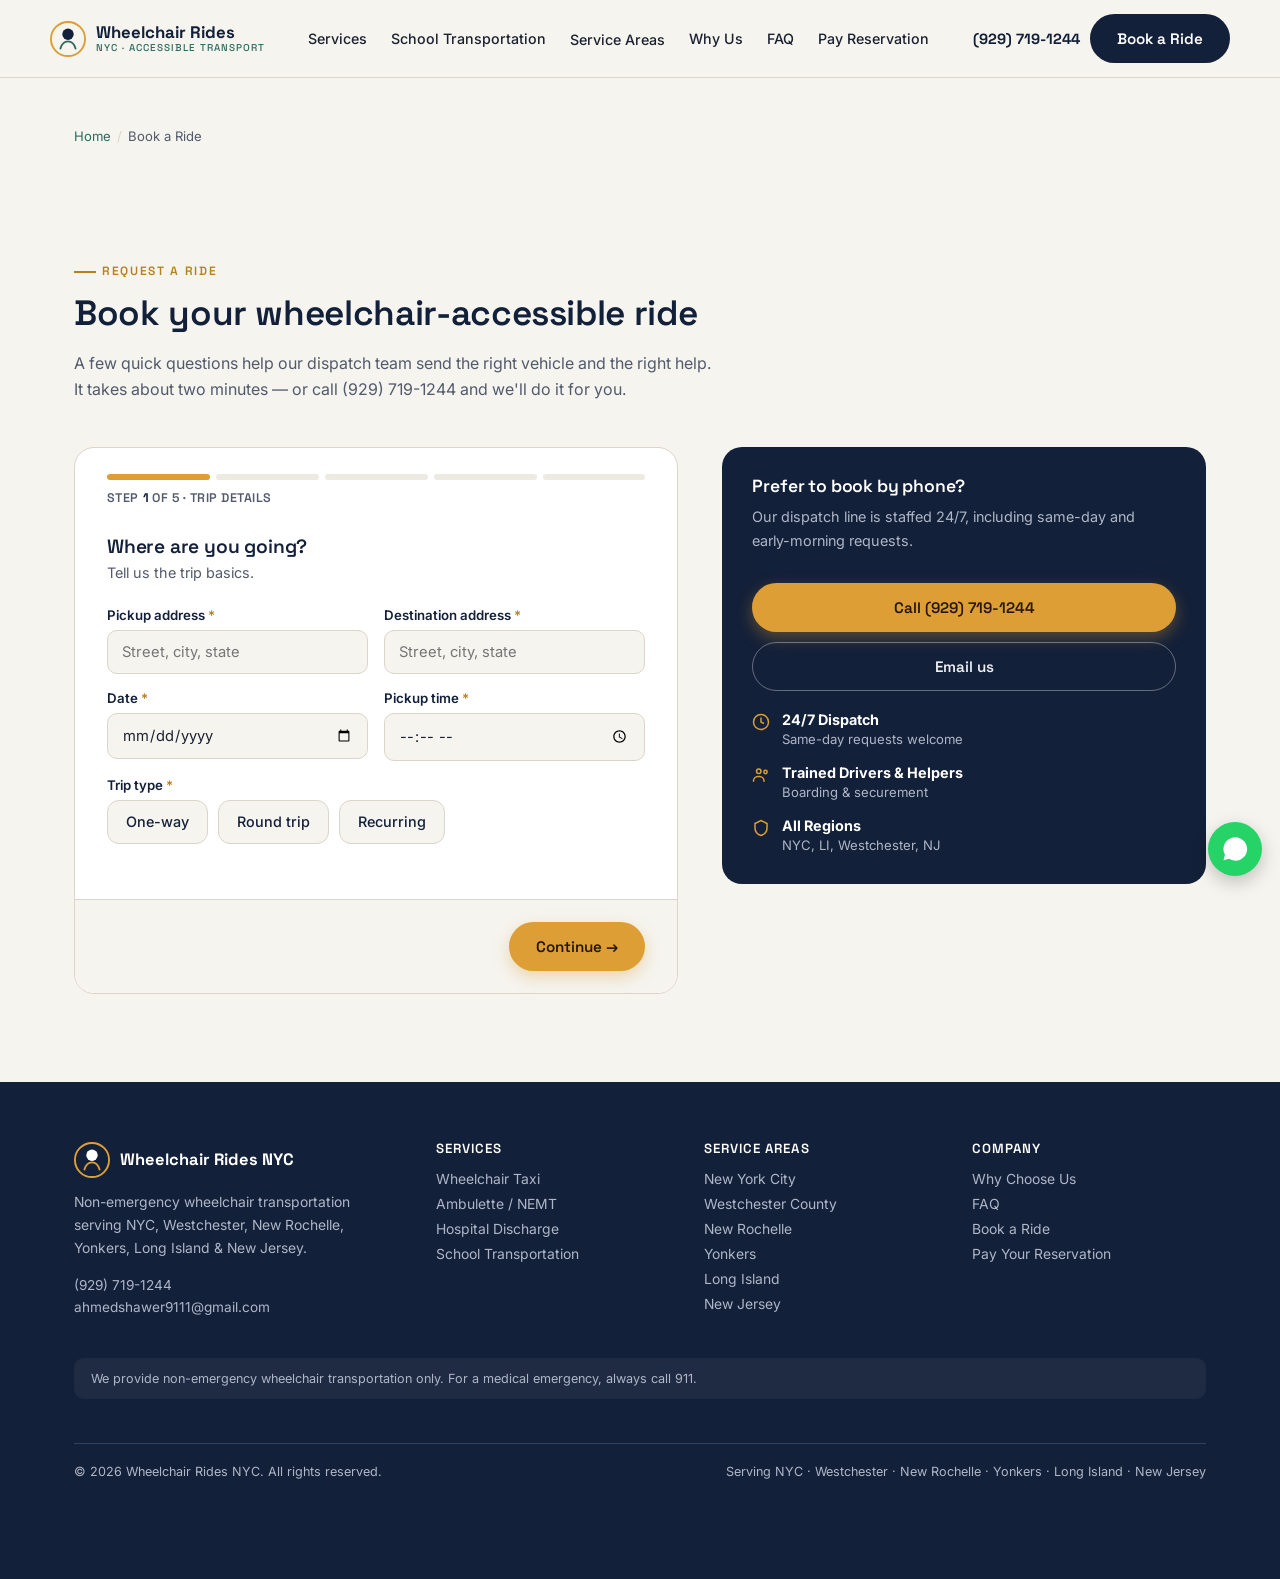
==== commit ce0df62d: "Add files via upload" ====
--- a/booking.html
+++ b/booking.html
@@ -3,16 +3,16 @@
 <head>
 <meta charset="UTF-8">
 <meta name="viewport" content="width=device-width, initial-scale=1.0">
-<meta name="author" content="NYC Access Wheelchair Transportation">
+<meta name="author" content="Wheelchair Rides NYC">
 <meta name="theme-color" content="#132039">
 <meta name="format-detection" content="telephone=yes">
 <link rel="alternate" hreflang="en-us" href="https://wheelchairridesnyc.com/">
-<title>Book a Ride | NYC Access Wheelchair Transportation</title>
+<title>Book a Ride | Wheelchair Rides NYC</title>
 <meta name="description" content="Book wheelchair-accessible transportation online in minutes. Smart booking for medical trips, dialysis, hospital discharge & more. Serving NYC, Long Island, Westchester & NJ. 24/7: (929) 719-1244.">
 <link rel="canonical" href="https://wheelchairridesnyc.com/booking.html">
 <meta property="og:type" content="website">
-<meta property="og:site_name" content="NYC Access Wheelchair Transportation">
-<meta property="og:title" content="Book a Ride | NYC Access Wheelchair Transportation">
+<meta property="og:site_name" content="Wheelchair Rides NYC">
+<meta property="og:title" content="Book a Ride | Wheelchair Rides NYC">
 <meta property="og:description" content="Book wheelchair-accessible transportation online in minutes. Smart booking for medical trips, dialysis, hospital discharge & more. Serving NYC, Long Island, Westchester & NJ. 24/7: (929) 719-1244.">
 <meta property="og:url" content="https://wheelchairridesnyc.com/booking.html">
 <meta name="twitter:card" content="summary_large_image">
@@ -26,7 +26,7 @@
 {
   "@context": "https://schema.org",
   "@type": "LocalBusiness",
-  "name": "NYC Access Wheelchair Transportation",
+  "name": "Wheelchair Rides NYC",
   "description": "Wheelchair-accessible, non-emergency transportation serving New York City, Westchester County, New Rochelle, Yonkers, Long Island, and New Jersey.",
   "telephone": "+1-929-719-1244",
   "email": "ahmedshawer9111@gmail.com",
@@ -66,8 +66,8 @@
   "@context": "https://schema.org",
   "@type": ["LocalBusiness","MedicalBusiness"],
   "@id": "https://wheelchairridesnyc.com/#business",
-  "name": "NYC Access Wheelchair Transportation",
-  "alternateName": "Wheelchair Rides NYC",
+  "name": "Wheelchair Rides NYC",
+  "alternateName": "NYC Access Wheelchair Transportation",
   "description": "Non-emergency wheelchair-accessible transportation serving NYC, Westchester, New Rochelle, Yonkers, Long Island, and New Jersey. Medical appointments, hospital discharge, dialysis, senior and school transportation, available 24/7.",
   "url": "https://wheelchairridesnyc.com/",
   "telephone": "+1-929-719-1244",
@@ -127,7 +127,7 @@
         <path d="M19 8a6 6 0 100 12 6 6 0 000-12z" fill="#132039"/>
         <path d="M11 29c1.5-5 4.2-7.5 8-7.5s6.5 2.5 8 7.5" stroke="#2E6A5E" stroke-width="2" stroke-linecap="round"/>
       </svg>
-      <span class="brand-text">NYC Access<span>Wheelchair Transportation</span></span>
+      <span class="brand-text">Wheelchair Rides<span>NYC · Accessible Transport</span></span>
     </a>
     <nav class="nav-links">
       <a href="index.html#services">Services</a>
@@ -173,8 +173,8 @@
     <div class="booking-shell">
       <form class="wizard" id="wizard" action="https://api.web3forms.com/submit" method="POST" novalidate>
         <input type="hidden" name="access_key" value="a45ff40d-ab4d-494c-9903-3a1da0cab7aa">
-        <input type="hidden" name="subject" value="New Ride Request — NYC Access Wheelchair Transportation">
-        <input type="hidden" name="from_name" value="NYC Access Wheelchair Transportation Website">
+        <input type="hidden" name="subject" value="New Ride Request — Wheelchair Rides NYC">
+        <input type="hidden" name="from_name" value="Wheelchair Rides NYC Website">
         <input type="hidden" name="redirect" value="https://wheelchairridesnyc.com/thank-you.html">
         <input type="checkbox" name="botcheck" class="hidden" style="display:none;" tabindex="-1" autocomplete="off">
         <!-- hidden field populated by JS with auto-computed dispatch flags -->
@@ -413,7 +413,7 @@
         <path d="M19 8a6 6 0 100 12 6 6 0 000-12z" fill="#fff"/>
         <path d="M11 29c1.5-5 4.2-7.5 8-7.5s6.5 2.5 8 7.5" stroke="#DD9F35" stroke-width="2" stroke-linecap="round"/>
       </svg>
-          <span>NYC Access Wheelchair Transportation</span>
+          <span>Wheelchair Rides NYC</span>
         </div>
         <p style="color:var(--text-on-dark-soft); max-width:34ch;">Non-emergency wheelchair transportation serving NYC, Westchester, New Rochelle, Yonkers, Long Island &amp; New Jersey.</p>
         <p style="color:var(--text-on-dark-soft); font-size:.85rem;">
@@ -458,7 +458,7 @@
     </div>
 
     <div class="foot-bottom">
-      <span>&copy; 2026 NYC Access Wheelchair Transportation. All rights reserved.</span>
+      <span>&copy; 2026 Wheelchair Rides NYC. All rights reserved.</span>
       <span>Serving NYC &middot; Westchester &middot; New Rochelle &middot; Yonkers &middot; Long Island &middot; New Jersey</span>
     </div>
   </div>
